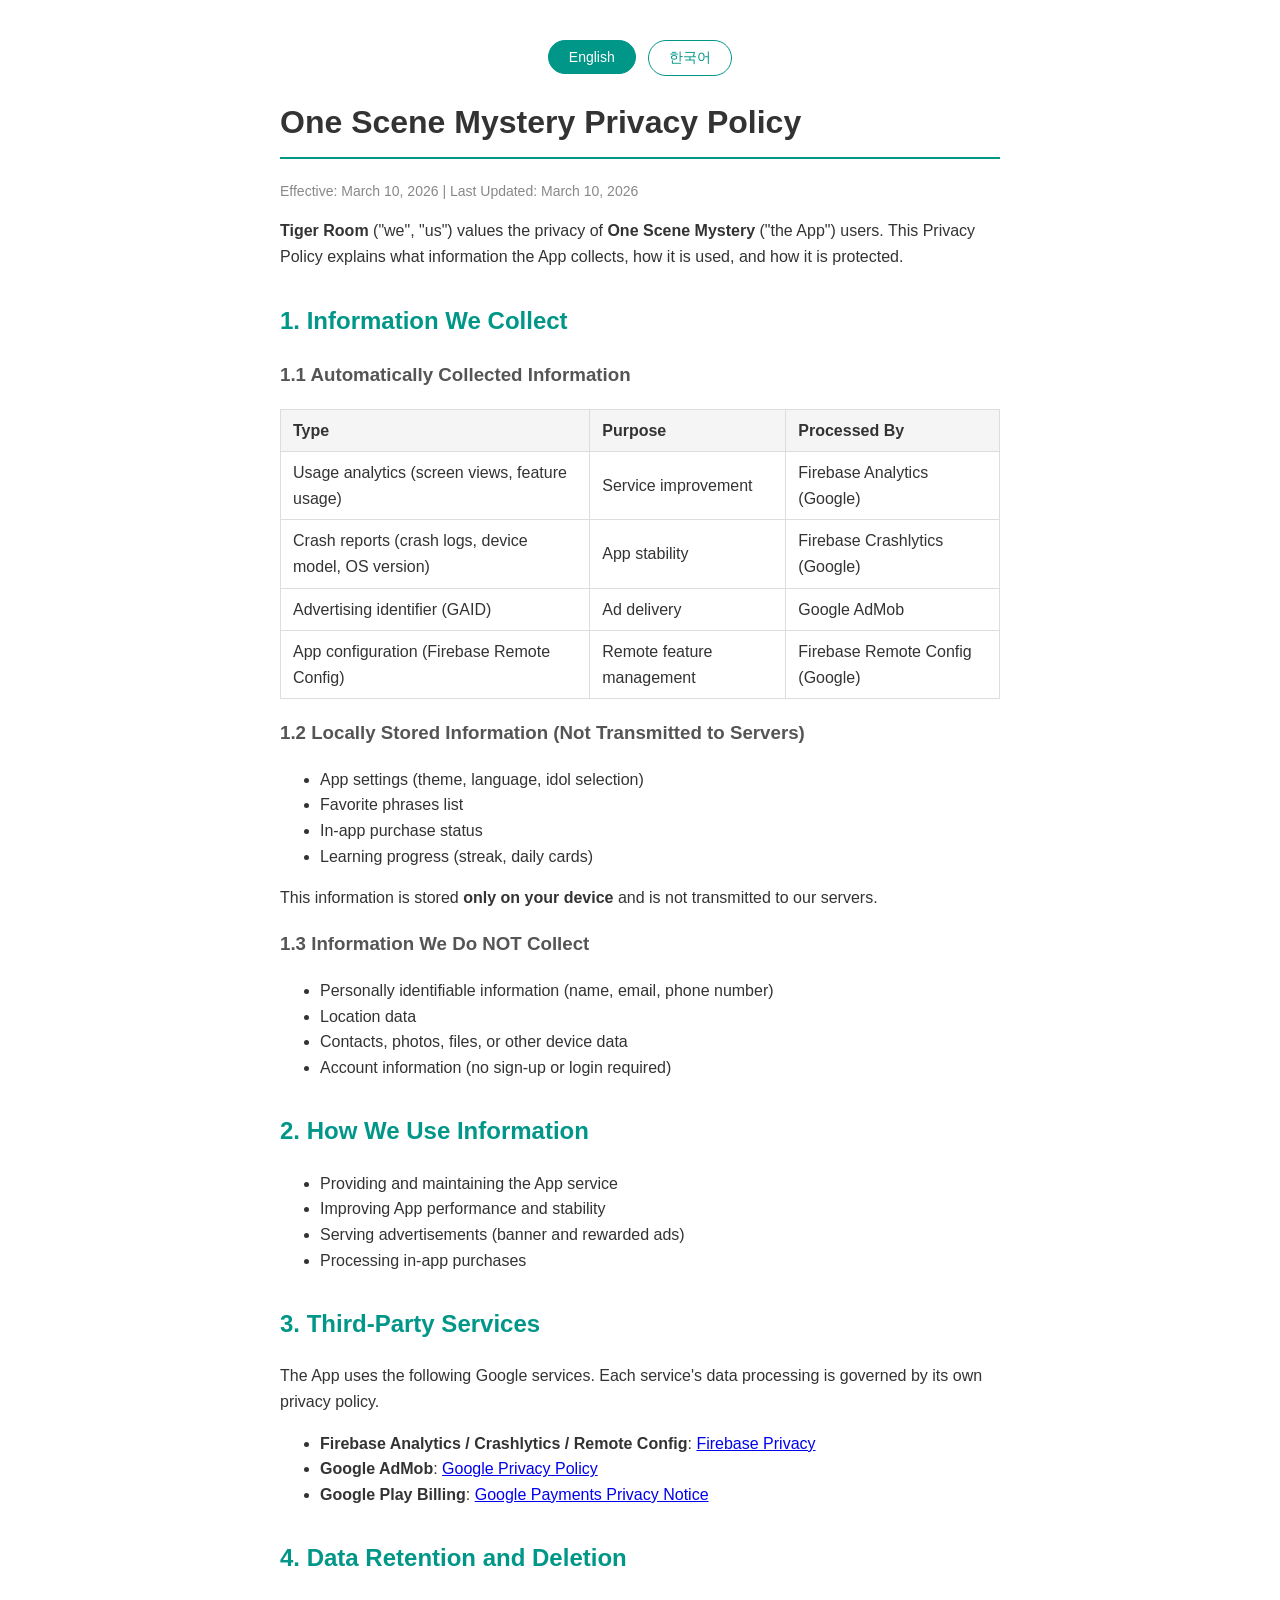
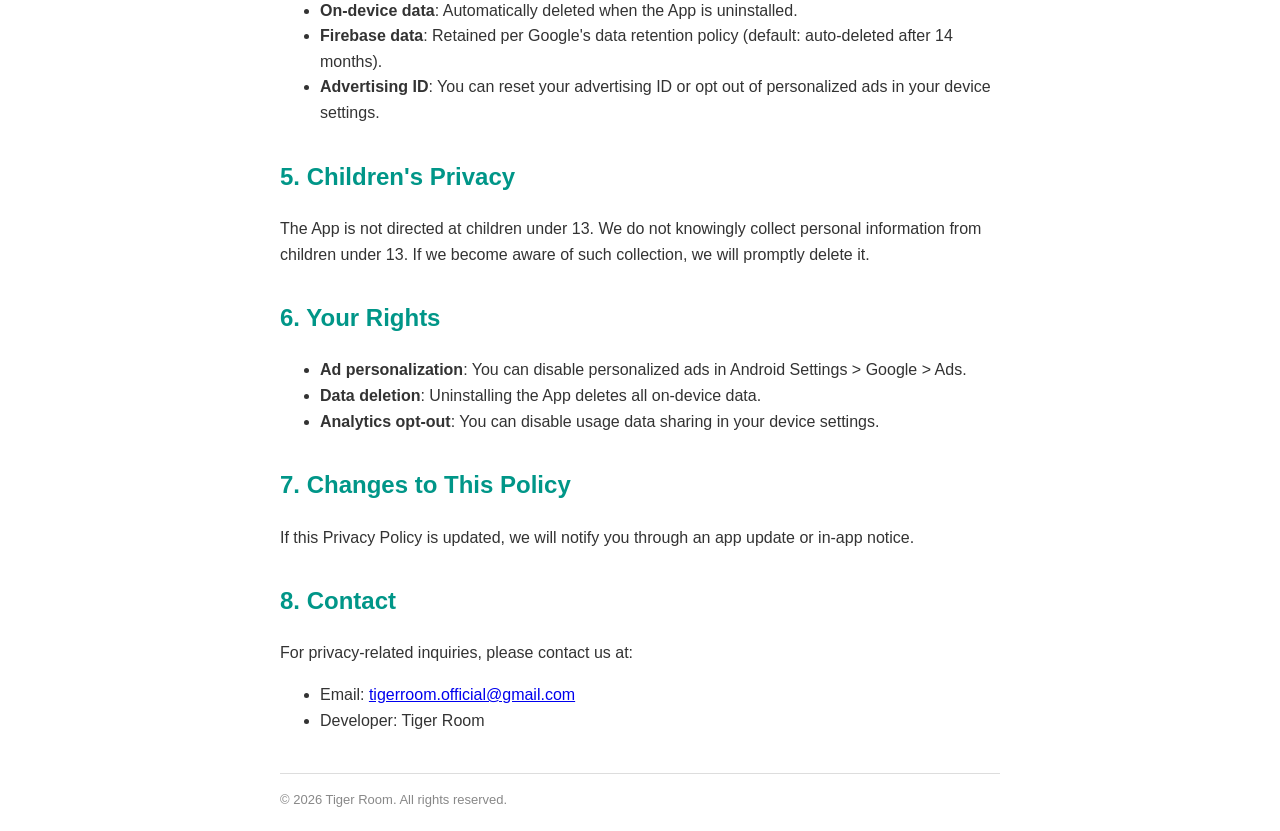
==== privacy-policy.html @ 49cf9f0a "feat: add privacy-policy.html" ====
<!DOCTYPE html>
<html lang="en">
<head>
<meta charset="UTF-8">
<meta name="viewport" content="width=device-width, initial-scale=1.0">
<title>One Scene Mystery - Privacy Policy / 개인정보처리방침</title>
<style>
  body { font-family: -apple-system, BlinkMacSystemFont, 'Segoe UI', Roboto, sans-serif; max-width: 720px; margin: 0 auto; padding: 20px; line-height: 1.6; color: #333; }
  h1 { border-bottom: 2px solid #009688; padding-bottom: 8px; }
  h2 { color: #009688; margin-top: 32px; }
  h3 { color: #555; }
  .lang-toggle { text-align: center; margin: 20px 0; }
  .lang-toggle button { padding: 8px 20px; margin: 0 4px; border: 1px solid #009688; border-radius: 20px; cursor: pointer; background: #fff; color: #009688; font-size: 14px; }
  .lang-toggle button.active { background: #009688; color: #fff; }
  .section { display: none; }
  .section.active { display: block; }
  table { border-collapse: collapse; width: 100%; margin: 12px 0; }
  th, td { border: 1px solid #ddd; padding: 8px 12px; text-align: left; }
  th { background: #f5f5f5; }
  .updated { color: #888; font-size: 14px; }
  footer { margin-top: 40px; padding-top: 16px; border-top: 1px solid #ddd; color: #888; font-size: 13px; }
</style>
</head>
<body>

<div class="lang-toggle">
  <button class="active" onclick="showLang('en')">English</button>
  <button onclick="showLang('ko')">한국어</button>
</div>

<!-- ==================== 한국어 ==================== -->
<div id="ko" class="section">

<h1>One Scene Mystery 개인정보처리방침</h1>
<p class="updated">시행일: 2026년 3월 10일 | 최종 수정: 2026년 3월 10일</p>

<p><strong>Tiger Room</strong>(이하 "회사")은 <strong>One Scene Mystery</strong>(이하 "앱") 이용자의 개인정보를 소중히 보호합니다. 본 개인정보처리방침은 앱이 수집하는 정보, 사용 목적, 보호 방법을 설명합니다.</p>

<h2>1. 수집하는 정보</h2>

<h3>1.1 자동 수집 정보</h3>
<table>
  <tr><th>정보 유형</th><th>수집 목적</th><th>처리 주체</th></tr>
  <tr><td>앱 사용 통계 (화면 조회, 기능 사용 빈도)</td><td>서비스 개선</td><td>Firebase Analytics (Google)</td></tr>
  <tr><td>오류 보고서 (크래시 로그, 기기 모델, OS 버전)</td><td>앱 안정성 향상</td><td>Firebase Crashlytics (Google)</td></tr>
  <tr><td>광고 식별자 (GAID)</td><td>광고 게재</td><td>Google AdMob</td></tr>
  <tr><td>앱 설정 (Firebase Remote Config)</td><td>기능 설정 원격 관리</td><td>Firebase Remote Config (Google)</td></tr>
</table>

<h3>1.2 기기 내 저장 정보 (서버 전송 없음)</h3>
<ul>
  <li>앱 설정 (테마, 언어, 아이돌 선택)</li>
  <li>즐겨찾기 문구 목록</li>
  <li>인앱 구매 상태</li>
  <li>학습 진행 상태 (스트릭, 데일리 카드)</li>
</ul>
<p>이 정보는 <strong>기기 내부에만 저장</strong>되며, 회사 서버로 전송되지 않습니다.</p>

<h3>1.3 수집하지 않는 정보</h3>
<ul>
  <li>이름, 이메일, 전화번호 등 개인 식별 정보</li>
  <li>위치 정보</li>
  <li>연락처, 사진, 파일 등 기기 데이터</li>
  <li>계정 정보 (회원가입/로그인 기능 없음)</li>
</ul>

<h2>2. 정보의 이용 목적</h2>
<ul>
  <li>앱 서비스 제공 및 유지</li>
  <li>앱 성능 및 안정성 개선</li>
  <li>광고 게재 (배너 광고, 보상형 광고)</li>
  <li>인앱 구매 처리</li>
</ul>

<h2>3. 제3자 서비스</h2>
<p>앱은 아래 Google 서비스를 사용합니다. 각 서비스의 개인정보 처리는 해당 서비스의 정책을 따릅니다.</p>
<ul>
  <li><strong>Firebase Analytics / Crashlytics / Remote Config</strong>: <a href="https://firebase.google.com/support/privacy" target="_blank">Firebase 개인정보 보호정책</a></li>
  <li><strong>Google AdMob</strong>: <a href="https://policies.google.com/privacy" target="_blank">Google 개인정보처리방침</a></li>
  <li><strong>Google Play 결제</strong>: <a href="https://payments.google.com/payments/apis-secure/u/0/get_legal_document?ldo=0&ldt=privacynotice" target="_blank">Google Payments 개인정보 고지</a></li>
</ul>

<h2>4. 정보의 보관 및 삭제</h2>
<ul>
  <li><strong>기기 내 데이터</strong>: 앱 삭제 시 자동으로 함께 삭제됩니다.</li>
  <li><strong>Firebase 데이터</strong>: Google의 데이터 보관 정책에 따릅니다 (기본 14개월 후 자동 삭제).</li>
  <li><strong>광고 식별자</strong>: 기기 설정에서 광고 ID를 재설정하거나 맞춤 광고를 비활성화할 수 있습니다.</li>
</ul>

<h2>5. 아동 보호</h2>
<p>앱은 만 13세 미만 아동을 대상으로 하지 않습니다. 만 13세 미만 아동의 개인정보를 의도적으로 수집하지 않으며, 해당 사실을 인지할 경우 즉시 삭제합니다.</p>

<h2>6. 이용자의 권리</h2>
<ul>
  <li><strong>광고 맞춤 설정</strong>: Android 설정 > Google > 광고에서 맞춤 광고를 비활성화할 수 있습니다.</li>
  <li><strong>데이터 삭제</strong>: 앱을 삭제하면 기기 내 모든 데이터가 삭제됩니다.</li>
  <li><strong>분석 비활성화</strong>: 기기 설정에서 사용 데이터 공유를 비활성화할 수 있습니다.</li>
</ul>

<h2>7. 변경 사항 고지</h2>
<p>개인정보처리방침이 변경될 경우, 앱 업데이트 또는 앱 내 공지를 통해 안내합니다.</p>

<h2>8. 문의</h2>
<p>개인정보 관련 문의는 아래로 연락해주세요.</p>
<ul>
  <li>이메일: <a href="mailto:tigerroom.official@gmail.com">tigerroom.official@gmail.com</a></li>
  <li>개발사: Tiger Room</li>
</ul>

</div>

<!-- ==================== English ==================== -->
<div id="en" class="section active">

<h1>One Scene Mystery Privacy Policy</h1>
<p class="updated">Effective: March 10, 2026 | Last Updated: March 10, 2026</p>

<p><strong>Tiger Room</strong> ("we", "us") values the privacy of <strong>One Scene Mystery</strong> ("the App") users. This Privacy Policy explains what information the App collects, how it is used, and how it is protected.</p>

<h2>1. Information We Collect</h2>

<h3>1.1 Automatically Collected Information</h3>
<table>
  <tr><th>Type</th><th>Purpose</th><th>Processed By</th></tr>
  <tr><td>Usage analytics (screen views, feature usage)</td><td>Service improvement</td><td>Firebase Analytics (Google)</td></tr>
  <tr><td>Crash reports (crash logs, device model, OS version)</td><td>App stability</td><td>Firebase Crashlytics (Google)</td></tr>
  <tr><td>Advertising identifier (GAID)</td><td>Ad delivery</td><td>Google AdMob</td></tr>
  <tr><td>App configuration (Firebase Remote Config)</td><td>Remote feature management</td><td>Firebase Remote Config (Google)</td></tr>
</table>

<h3>1.2 Locally Stored Information (Not Transmitted to Servers)</h3>
<ul>
  <li>App settings (theme, language, idol selection)</li>
  <li>Favorite phrases list</li>
  <li>In-app purchase status</li>
  <li>Learning progress (streak, daily cards)</li>
</ul>
<p>This information is stored <strong>only on your device</strong> and is not transmitted to our servers.</p>

<h3>1.3 Information We Do NOT Collect</h3>
<ul>
  <li>Personally identifiable information (name, email, phone number)</li>
  <li>Location data</li>
  <li>Contacts, photos, files, or other device data</li>
  <li>Account information (no sign-up or login required)</li>
</ul>

<h2>2. How We Use Information</h2>
<ul>
  <li>Providing and maintaining the App service</li>
  <li>Improving App performance and stability</li>
  <li>Serving advertisements (banner and rewarded ads)</li>
  <li>Processing in-app purchases</li>
</ul>

<h2>3. Third-Party Services</h2>
<p>The App uses the following Google services. Each service's data processing is governed by its own privacy policy.</p>
<ul>
  <li><strong>Firebase Analytics / Crashlytics / Remote Config</strong>: <a href="https://firebase.google.com/support/privacy" target="_blank">Firebase Privacy</a></li>
  <li><strong>Google AdMob</strong>: <a href="https://policies.google.com/privacy" target="_blank">Google Privacy Policy</a></li>
  <li><strong>Google Play Billing</strong>: <a href="https://payments.google.com/payments/apis-secure/u/0/get_legal_document?ldo=0&ldt=privacynotice" target="_blank">Google Payments Privacy Notice</a></li>
</ul>

<h2>4. Data Retention and Deletion</h2>
<ul>
  <li><strong>On-device data</strong>: Automatically deleted when the App is uninstalled.</li>
  <li><strong>Firebase data</strong>: Retained per Google's data retention policy (default: auto-deleted after 14 months).</li>
  <li><strong>Advertising ID</strong>: You can reset your advertising ID or opt out of personalized ads in your device settings.</li>
</ul>

<h2>5. Children's Privacy</h2>
<p>The App is not directed at children under 13. We do not knowingly collect personal information from children under 13. If we become aware of such collection, we will promptly delete it.</p>

<h2>6. Your Rights</h2>
<ul>
  <li><strong>Ad personalization</strong>: You can disable personalized ads in Android Settings > Google > Ads.</li>
  <li><strong>Data deletion</strong>: Uninstalling the App deletes all on-device data.</li>
  <li><strong>Analytics opt-out</strong>: You can disable usage data sharing in your device settings.</li>
</ul>

<h2>7. Changes to This Policy</h2>
<p>If this Privacy Policy is updated, we will notify you through an app update or in-app notice.</p>

<h2>8. Contact</h2>
<p>For privacy-related inquiries, please contact us at:</p>
<ul>
  <li>Email: <a href="mailto:tigerroom.official@gmail.com">tigerroom.official@gmail.com</a></li>
  <li>Developer: Tiger Room</li>
</ul>

</div>

<footer>
  &copy; 2026 Tiger Room. All rights reserved.
</footer>

<script>
function showLang(lang) {
  document.querySelectorAll('.section').forEach(s => s.classList.remove('active'));
  document.querySelectorAll('.lang-toggle button').forEach(b => b.classList.remove('active'));
  document.getElementById(lang).classList.add('active');
  document.querySelector('[onclick*="' + lang + '"]').classList.add('active');
}
if (navigator.language.startsWith('ko')) showLang('ko');
</script>
</body>
</html>
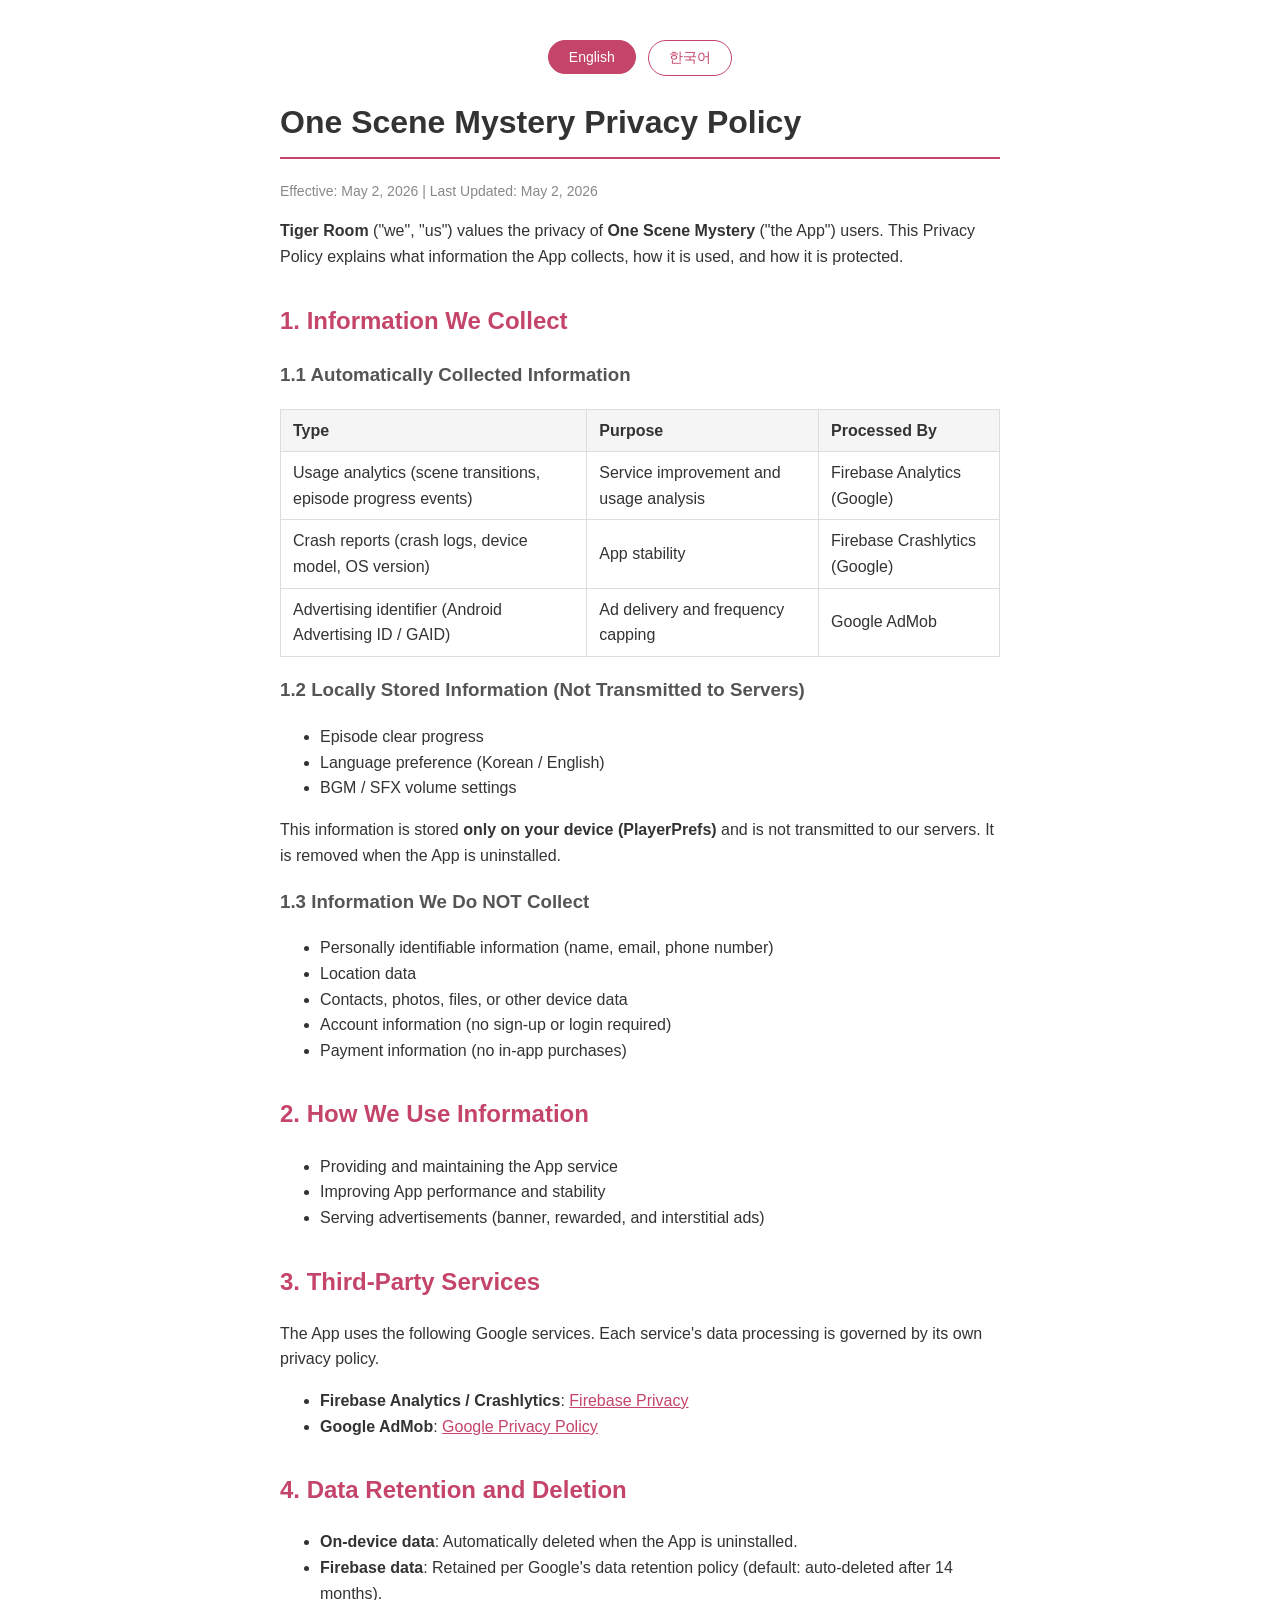
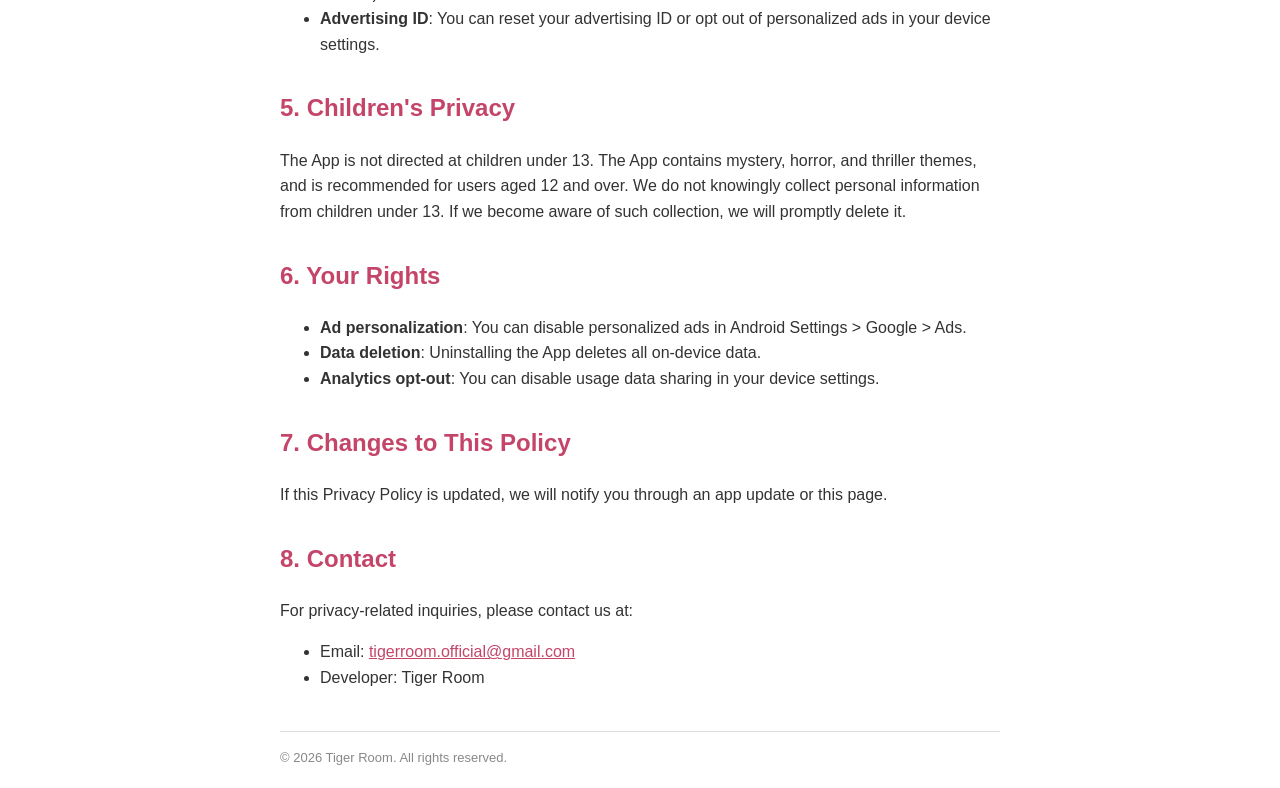
==== commit d3e0e52d: "docs: rewrite privacy/terms for One Scene Mystery context - Remove fangeul artifacts (IAP, Hangul/TT" ====
--- a/privacy-policy.html
+++ b/privacy-policy.html
@@ -6,12 +6,12 @@
 <title>One Scene Mystery - Privacy Policy / 개인정보처리방침</title>
 <style>
   body { font-family: -apple-system, BlinkMacSystemFont, 'Segoe UI', Roboto, sans-serif; max-width: 720px; margin: 0 auto; padding: 20px; line-height: 1.6; color: #333; }
-  h1 { border-bottom: 2px solid #009688; padding-bottom: 8px; }
-  h2 { color: #009688; margin-top: 32px; }
+  h1 { border-bottom: 2px solid #c44569; padding-bottom: 8px; }
+  h2 { color: #c44569; margin-top: 32px; }
   h3 { color: #555; }
   .lang-toggle { text-align: center; margin: 20px 0; }
-  .lang-toggle button { padding: 8px 20px; margin: 0 4px; border: 1px solid #009688; border-radius: 20px; cursor: pointer; background: #fff; color: #009688; font-size: 14px; }
-  .lang-toggle button.active { background: #009688; color: #fff; }
+  .lang-toggle button { padding: 8px 20px; margin: 0 4px; border: 1px solid #c44569; border-radius: 20px; cursor: pointer; background: #fff; color: #c44569; font-size: 14px; }
+  .lang-toggle button.active { background: #c44569; color: #fff; }
   .section { display: none; }
   .section.active { display: block; }
   table { border-collapse: collapse; width: 100%; margin: 12px 0; }
@@ -19,6 +19,7 @@
   th { background: #f5f5f5; }
   .updated { color: #888; font-size: 14px; }
   footer { margin-top: 40px; padding-top: 16px; border-top: 1px solid #ddd; color: #888; font-size: 13px; }
+  a { color: #c44569; }
 </style>
 </head>
 <body>
@@ -32,29 +33,27 @@
 <div id="ko" class="section">
 
 <h1>One Scene Mystery 개인정보처리방침</h1>
-<p class="updated">시행일: 2026년 3월 10일 | 최종 수정: 2026년 3월 10일</p>
-
-<p><strong>Tiger Room</strong>(이하 "회사")은 <strong>One Scene Mystery</strong>(이하 "앱") 이용자의 개인정보를 소중히 보호합니다. 본 개인정보처리방침은 앱이 수집하는 정보, 사용 목적, 보호 방법을 설명합니다.</p>
+<p class="updated">시행일: 2026년 5월 2일 | 최종 수정: 2026년 5월 2일</p>
+
+<p><strong>Tiger Room</strong>(이하 "회사")은 <strong>One Scene Mystery / 한 컷 추리</strong>(이하 "앱") 이용자의 개인정보를 소중히 보호합니다. 본 개인정보처리방침은 앱이 수집하는 정보, 사용 목적, 보호 방법을 설명합니다.</p>
 
 <h2>1. 수집하는 정보</h2>
 
 <h3>1.1 자동 수집 정보</h3>
 <table>
   <tr><th>정보 유형</th><th>수집 목적</th><th>처리 주체</th></tr>
-  <tr><td>앱 사용 통계 (화면 조회, 기능 사용 빈도)</td><td>서비스 개선</td><td>Firebase Analytics (Google)</td></tr>
+  <tr><td>앱 사용 통계 (씬 전환, 에피소드 진행 이벤트)</td><td>서비스 개선 및 사용 패턴 분석</td><td>Firebase Analytics (Google)</td></tr>
   <tr><td>오류 보고서 (크래시 로그, 기기 모델, OS 버전)</td><td>앱 안정성 향상</td><td>Firebase Crashlytics (Google)</td></tr>
-  <tr><td>광고 식별자 (GAID)</td><td>광고 게재</td><td>Google AdMob</td></tr>
-  <tr><td>앱 설정 (Firebase Remote Config)</td><td>기능 설정 원격 관리</td><td>Firebase Remote Config (Google)</td></tr>
+  <tr><td>광고 식별자 (Android 광고 ID / GAID)</td><td>광고 게재 및 광고 빈도 제어</td><td>Google AdMob</td></tr>
 </table>
 
 <h3>1.2 기기 내 저장 정보 (서버 전송 없음)</h3>
 <ul>
-  <li>앱 설정 (테마, 언어, 아이돌 선택)</li>
-  <li>즐겨찾기 문구 목록</li>
-  <li>인앱 구매 상태</li>
-  <li>학습 진행 상태 (스트릭, 데일리 카드)</li>
-</ul>
-<p>이 정보는 <strong>기기 내부에만 저장</strong>되며, 회사 서버로 전송되지 않습니다.</p>
+  <li>에피소드 클리어 진행 상태</li>
+  <li>언어 설정 (한국어 / English)</li>
+  <li>BGM / SFX 볼륨 설정</li>
+</ul>
+<p>이 정보는 <strong>기기 내부(PlayerPrefs)에만 저장</strong>되며, 회사 서버로 전송되지 않습니다. 앱을 삭제하면 함께 삭제됩니다.</p>
 
 <h3>1.3 수집하지 않는 정보</h3>
 <ul>
@@ -62,22 +61,21 @@
   <li>위치 정보</li>
   <li>연락처, 사진, 파일 등 기기 데이터</li>
   <li>계정 정보 (회원가입/로그인 기능 없음)</li>
+  <li>인앱 결제 정보 (인앱 구매 기능 없음)</li>
 </ul>
 
 <h2>2. 정보의 이용 목적</h2>
 <ul>
   <li>앱 서비스 제공 및 유지</li>
   <li>앱 성능 및 안정성 개선</li>
-  <li>광고 게재 (배너 광고, 보상형 광고)</li>
-  <li>인앱 구매 처리</li>
+  <li>광고 게재 (배너 광고, 보상형 광고, 전면 광고)</li>
 </ul>
 
 <h2>3. 제3자 서비스</h2>
 <p>앱은 아래 Google 서비스를 사용합니다. 각 서비스의 개인정보 처리는 해당 서비스의 정책을 따릅니다.</p>
 <ul>
-  <li><strong>Firebase Analytics / Crashlytics / Remote Config</strong>: <a href="https://firebase.google.com/support/privacy" target="_blank">Firebase 개인정보 보호정책</a></li>
+  <li><strong>Firebase Analytics / Crashlytics</strong>: <a href="https://firebase.google.com/support/privacy" target="_blank">Firebase 개인정보 보호정책</a></li>
   <li><strong>Google AdMob</strong>: <a href="https://policies.google.com/privacy" target="_blank">Google 개인정보처리방침</a></li>
-  <li><strong>Google Play 결제</strong>: <a href="https://payments.google.com/payments/apis-secure/u/0/get_legal_document?ldo=0&ldt=privacynotice" target="_blank">Google Payments 개인정보 고지</a></li>
 </ul>
 
 <h2>4. 정보의 보관 및 삭제</h2>
@@ -88,17 +86,17 @@
 </ul>
 
 <h2>5. 아동 보호</h2>
-<p>앱은 만 13세 미만 아동을 대상으로 하지 않습니다. 만 13세 미만 아동의 개인정보를 의도적으로 수집하지 않으며, 해당 사실을 인지할 경우 즉시 삭제합니다.</p>
+<p>앱은 만 13세 미만 아동을 대상으로 하지 않습니다. 본 앱은 미스터리/공포/스릴러 장르 콘텐츠를 포함하므로 12세 이상 사용을 권장합니다. 만 13세 미만 아동의 개인정보를 의도적으로 수집하지 않으며, 해당 사실을 인지할 경우 즉시 삭제합니다.</p>
 
 <h2>6. 이용자의 권리</h2>
 <ul>
-  <li><strong>광고 맞춤 설정</strong>: Android 설정 > Google > 광고에서 맞춤 광고를 비활성화할 수 있습니다.</li>
+  <li><strong>광고 맞춤 설정</strong>: Android 설정 &gt; Google &gt; 광고에서 맞춤 광고를 비활성화할 수 있습니다.</li>
   <li><strong>데이터 삭제</strong>: 앱을 삭제하면 기기 내 모든 데이터가 삭제됩니다.</li>
   <li><strong>분석 비활성화</strong>: 기기 설정에서 사용 데이터 공유를 비활성화할 수 있습니다.</li>
 </ul>
 
 <h2>7. 변경 사항 고지</h2>
-<p>개인정보처리방침이 변경될 경우, 앱 업데이트 또는 앱 내 공지를 통해 안내합니다.</p>
+<p>개인정보처리방침이 변경될 경우, 앱 업데이트 또는 본 페이지를 통해 안내합니다.</p>
 
 <h2>8. 문의</h2>
 <p>개인정보 관련 문의는 아래로 연락해주세요.</p>
@@ -113,7 +111,7 @@
 <div id="en" class="section active">
 
 <h1>One Scene Mystery Privacy Policy</h1>
-<p class="updated">Effective: March 10, 2026 | Last Updated: March 10, 2026</p>
+<p class="updated">Effective: May 2, 2026 | Last Updated: May 2, 2026</p>
 
 <p><strong>Tiger Room</strong> ("we", "us") values the privacy of <strong>One Scene Mystery</strong> ("the App") users. This Privacy Policy explains what information the App collects, how it is used, and how it is protected.</p>
 
@@ -122,20 +120,18 @@
 <h3>1.1 Automatically Collected Information</h3>
 <table>
   <tr><th>Type</th><th>Purpose</th><th>Processed By</th></tr>
-  <tr><td>Usage analytics (screen views, feature usage)</td><td>Service improvement</td><td>Firebase Analytics (Google)</td></tr>
+  <tr><td>Usage analytics (scene transitions, episode progress events)</td><td>Service improvement and usage analysis</td><td>Firebase Analytics (Google)</td></tr>
   <tr><td>Crash reports (crash logs, device model, OS version)</td><td>App stability</td><td>Firebase Crashlytics (Google)</td></tr>
-  <tr><td>Advertising identifier (GAID)</td><td>Ad delivery</td><td>Google AdMob</td></tr>
-  <tr><td>App configuration (Firebase Remote Config)</td><td>Remote feature management</td><td>Firebase Remote Config (Google)</td></tr>
+  <tr><td>Advertising identifier (Android Advertising ID / GAID)</td><td>Ad delivery and frequency capping</td><td>Google AdMob</td></tr>
 </table>
 
 <h3>1.2 Locally Stored Information (Not Transmitted to Servers)</h3>
 <ul>
-  <li>App settings (theme, language, idol selection)</li>
-  <li>Favorite phrases list</li>
-  <li>In-app purchase status</li>
-  <li>Learning progress (streak, daily cards)</li>
-</ul>
-<p>This information is stored <strong>only on your device</strong> and is not transmitted to our servers.</p>
+  <li>Episode clear progress</li>
+  <li>Language preference (Korean / English)</li>
+  <li>BGM / SFX volume settings</li>
+</ul>
+<p>This information is stored <strong>only on your device (PlayerPrefs)</strong> and is not transmitted to our servers. It is removed when the App is uninstalled.</p>
 
 <h3>1.3 Information We Do NOT Collect</h3>
 <ul>
@@ -143,22 +139,21 @@
   <li>Location data</li>
   <li>Contacts, photos, files, or other device data</li>
   <li>Account information (no sign-up or login required)</li>
+  <li>Payment information (no in-app purchases)</li>
 </ul>
 
 <h2>2. How We Use Information</h2>
 <ul>
   <li>Providing and maintaining the App service</li>
   <li>Improving App performance and stability</li>
-  <li>Serving advertisements (banner and rewarded ads)</li>
-  <li>Processing in-app purchases</li>
+  <li>Serving advertisements (banner, rewarded, and interstitial ads)</li>
 </ul>
 
 <h2>3. Third-Party Services</h2>
 <p>The App uses the following Google services. Each service's data processing is governed by its own privacy policy.</p>
 <ul>
-  <li><strong>Firebase Analytics / Crashlytics / Remote Config</strong>: <a href="https://firebase.google.com/support/privacy" target="_blank">Firebase Privacy</a></li>
+  <li><strong>Firebase Analytics / Crashlytics</strong>: <a href="https://firebase.google.com/support/privacy" target="_blank">Firebase Privacy</a></li>
   <li><strong>Google AdMob</strong>: <a href="https://policies.google.com/privacy" target="_blank">Google Privacy Policy</a></li>
-  <li><strong>Google Play Billing</strong>: <a href="https://payments.google.com/payments/apis-secure/u/0/get_legal_document?ldo=0&ldt=privacynotice" target="_blank">Google Payments Privacy Notice</a></li>
 </ul>
 
 <h2>4. Data Retention and Deletion</h2>
@@ -169,17 +164,17 @@
 </ul>
 
 <h2>5. Children's Privacy</h2>
-<p>The App is not directed at children under 13. We do not knowingly collect personal information from children under 13. If we become aware of such collection, we will promptly delete it.</p>
+<p>The App is not directed at children under 13. The App contains mystery, horror, and thriller themes, and is recommended for users aged 12 and over. We do not knowingly collect personal information from children under 13. If we become aware of such collection, we will promptly delete it.</p>
 
 <h2>6. Your Rights</h2>
 <ul>
-  <li><strong>Ad personalization</strong>: You can disable personalized ads in Android Settings > Google > Ads.</li>
+  <li><strong>Ad personalization</strong>: You can disable personalized ads in Android Settings &gt; Google &gt; Ads.</li>
   <li><strong>Data deletion</strong>: Uninstalling the App deletes all on-device data.</li>
   <li><strong>Analytics opt-out</strong>: You can disable usage data sharing in your device settings.</li>
 </ul>
 
 <h2>7. Changes to This Policy</h2>
-<p>If this Privacy Policy is updated, we will notify you through an app update or in-app notice.</p>
+<p>If this Privacy Policy is updated, we will notify you through an app update or this page.</p>
 
 <h2>8. Contact</h2>
 <p>For privacy-related inquiries, please contact us at:</p>
